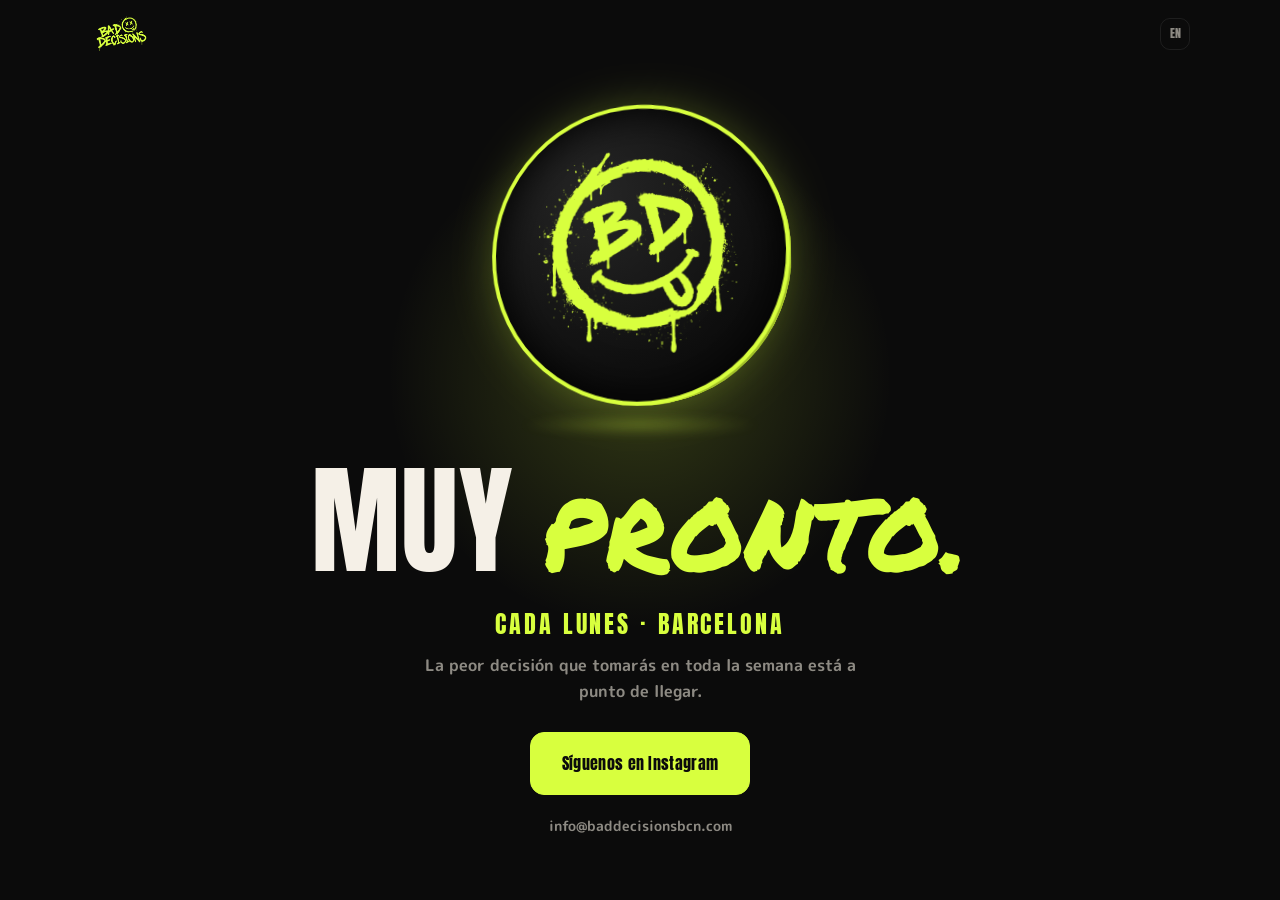
==== public/es/index.html @ 38d83b8d "Contact section on Info page, email in footer, JSON-LD and llms.txt Co-Authored-By: Claude Opus 5.5 " ====
<!doctype html>
<html lang="es" data-tickets="../es/#tickets">
<head>
<meta charset="utf-8">
<meta name="viewport" content="width=device-width,initial-scale=1">
<title>Bad Decisions · Fiesta de los lunes en Barcelona · Muy pronto</title>
<meta name="description" content="Bad Decisions: una nueva fiesta de los lunes en Barcelona. Throwbacks, malas decisiones y buenas historias. Muy pronto. Síguenos en Instagram.">
<link rel="canonical" href="https://baddecisionsbcn.com/es/">
<link rel="alternate" hreflang="en" href="https://baddecisionsbcn.com/">
<link rel="alternate" hreflang="es" href="https://baddecisionsbcn.com/es/">
<link rel="alternate" hreflang="x-default" href="https://baddecisionsbcn.com/">
<meta name="theme-color" content="#0B0B0B">
<link rel="icon" type="image/png" sizes="32x32" href="../assets/img/favicon-32.png">
<link rel="icon" type="image/png" sizes="192x192" href="../assets/img/favicon-192.png">
<link rel="apple-touch-icon" href="../assets/img/apple-touch-icon.png">
<meta property="og:type" content="website">
<meta property="og:site_name" content="Bad Decisions">
<meta property="og:locale" content="es_ES">
<meta property="og:url" content="https://baddecisionsbcn.com/es/">
<meta property="og:title" content="Bad Decisions · Fiesta de los lunes en Barcelona · Muy pronto">
<meta property="og:description" content="Bad Decisions: una nueva fiesta de los lunes en Barcelona. Throwbacks, malas decisiones y buenas historias. Muy pronto. Síguenos en Instagram.">
<meta property="og:image" content="https://baddecisionsbcn.com/assets/img/og-image.png">
<meta property="og:image:width" content="1200"><meta property="og:image:height" content="630">
<meta name="twitter:card" content="summary_large_image">
<link rel="preload" href="../assets/fonts/anton-400.woff2" as="font" type="font/woff2" crossorigin>
<link rel="preload" href="../assets/fonts/mplus-rounded-700.woff2" as="font" type="font/woff2" crossorigin>
<link rel="stylesheet" href="../assets/site.css">
<script type="application/ld+json">
{
 "@context": "https://schema.org",
 "@graph": [
  {
   "@type": "Organization",
   "@id": "https://baddecisionsbcn.com/#org",
   "name": "Bad Decisions",
   "url": "https://baddecisionsbcn.com/",
   "logo": "https://baddecisionsbcn.com/assets/img/logo-acid.png",
   "sameAs": [
    "https://www.instagram.com/baddecisionsbcn/"
   ],
   "slogan": "Bad decisions, good stories.",
   "email": "info@baddecisionsbcn.com",
   "contactPoint": {
    "@type": "ContactPoint",
    "contactType": "customer support",
    "email": "info@baddecisionsbcn.com",
    "availableLanguage": [
     "en",
     "es"
    ]
   }
  },
  {
   "@type": "WebSite",
   "@id": "https://baddecisionsbcn.com/#web",
   "name": "Bad Decisions",
   "url": "https://baddecisionsbcn.com/",
   "inLanguage": [
    "en",
    "es"
   ],
   "publisher": {
    "@id": "https://baddecisionsbcn.com/#org"
   }
  }
 ]
}
</script>
</head>
<body>
<header class="nav" id="nav">
  <div class="wrap">
    <span class="nav-logo"><img src="../assets/img/logo-acid.png" alt="Bad Decisions" width="1000" height="600"></span>
    <a class="lang" style="margin-left:auto" href="../" hreflang="en" lang="en" aria-label="View in English">EN</a>
  </div>
</header>
<main>
<section class="hero soon">
  <div class="floor" aria-hidden="true"></div>
  <div class="halo" aria-hidden="true"></div>
  <div class="wrap hero-inner">
    <div class="scene" id="scene" aria-label="Moneda 3D de Bad Decisions, arrastra para girarla" role="img">
      <div class="coin" id="coin">
        <div class="face front"><img src="../assets/img/smile-acid.png" alt="" width="650" height="640"></div>
        <div class="face back"><img src="../assets/img/logo-acid.png" alt="" width="1000" height="600"></div>
      </div>
    </div>
    <div class="shadow" aria-hidden="true"></div>
    <h1>Muy <span class="brush">pronto.</span></h1>
    <p class="soon-sub">Cada lunes · Barcelona</p>
    <p class="soon-tag">La peor decisión que tomarás en toda la semana está a punto de llegar.</p>
    <div class="ctas"><a class="btn btn-list btn-xl" href="https://www.instagram.com/baddecisionsbcn/" target="_blank" rel="noopener">Síguenos en Instagram</a></div>
    <p class="soon-mail"><a href="mailto:info@baddecisionsbcn.com">info@baddecisionsbcn.com</a></p>
  </div>
</section>
</main>
<script src="../assets/site.js" defer></script>
</body>
</html>
---- public/assets/site.css ----
@font-face{font-family:'Anton';src:url(fonts/anton-400.woff2) format('woff2');font-weight:400;font-style:normal;font-display:swap}
@font-face{font-family:'M PLUS Rounded 1c';src:url(fonts/mplus-rounded-500.woff2) format('woff2');font-weight:500;font-style:normal;font-display:swap}
@font-face{font-family:'M PLUS Rounded 1c';src:url(fonts/mplus-rounded-700.woff2) format('woff2');font-weight:700;font-style:normal;font-display:swap}
@font-face{font-family:'M PLUS Rounded 1c';src:url(fonts/mplus-rounded-800.woff2) format('woff2');font-weight:800;font-style:normal;font-display:swap}
/* Accent font: Permanent Marker (Google Fonts, SIL Open Font License) */
@font-face{font-family:'BD Brush';src:url(fonts/permanent-marker-400.woff2) format('woff2');font-weight:400;font-style:normal;font-display:swap}
:root{
  --acid:#D8FF3E; --acid-d:#8FAA1F; --bg:#0B0B0B; --card:#151515; --line:#ffffff14; --cream:#F5F0E7; --mute:#8d8a83;
  --head:'Anton','Impact','Arial Narrow',sans-serif; --body:'M PLUS Rounded 1c',system-ui,sans-serif; --brush:'BD Brush','Anton','Impact',sans-serif;
}
*{box-sizing:border-box;margin:0;padding:0}
html{scroll-behavior:smooth;scroll-padding-top:72px}
body{background:var(--bg);color:var(--cream);font-family:var(--body);font-weight:700;line-height:1.6;overflow-x:hidden;font-synthesis:none;-webkit-font-smoothing:antialiased}
img{max-width:100%;height:auto;display:block}
[hidden]{display:none!important}
a{color:inherit}
button,input,select{font:inherit}
.wrap{width:min(1100px,100% - 32px);margin-inline:auto}
::selection{background:var(--acid);color:#000}

/* buttons */
.btn{display:inline-flex;align-items:center;justify-content:center;gap:.5em;border:1.5px solid var(--acid);background:transparent;color:var(--acid);
  font-family:var(--head);font-weight:400;font-size:.9rem;letter-spacing:.02em;padding:.95em 1.5em;border-radius:14px;cursor:pointer;text-decoration:none;
  transition:transform .2s,box-shadow .2s,background .2s,color .2s}
.btn:hover{transform:translateY(-2px);box-shadow:0 10px 30px -10px #d8ff3e88}
.btn:disabled{opacity:.3;cursor:not-allowed;transform:none;box-shadow:none}
.btn-list{background:var(--acid);color:#0b0b0b}
.btn-ticket{border-color:#ffffff40;color:var(--cream)}
.btn-ticket:hover{border-color:var(--cream)}
.btn-ghost{border-color:transparent;color:var(--mute)}
.btn-ghost:hover{color:var(--cream);box-shadow:none}
.btn-xl{font-size:1rem;padding:1.1em 1.9em}

/* nav */
.nav{position:fixed;inset:0 0 auto 0;z-index:50;transition:background .3s,border-color .3s;border-bottom:1px solid transparent}
.nav.solid{background:#0b0b0bdd;backdrop-filter:blur(10px);border-color:var(--line)}
.nav .wrap{display:flex;align-items:center;gap:20px;height:68px}
.nav-logo img{height:38px;width:auto}
.nav-links{display:flex;gap:26px;list-style:none;margin-left:auto}
.nav-links a{text-decoration:none;font-size:.9rem;color:var(--mute)}
.nav-links a:hover{color:var(--cream)}
.nav .btn{padding:.6em 1.1em;font-size:.8rem}
@media(max-width:760px){.nav-links{display:none}.nav .btn{margin-left:auto}}

/* hero */
.hero{position:relative;min-height:100svh;display:grid;place-items:center;overflow:hidden;isolation:isolate;padding:100px 0 60px}
.floor{position:absolute;left:-50%;right:-50%;bottom:-10%;height:62%;z-index:-2;transform:perspective(360px) rotateX(72deg);transform-origin:bottom;
  background-image:linear-gradient(#d8ff3e99 1.5px,transparent 1.5px),linear-gradient(90deg,#d8ff3e99 1.5px,transparent 1.5px);background-size:70px 70px;
  animation:floor 2.4s linear infinite;-webkit-mask-image:linear-gradient(to top,#000 25%,transparent 95%);mask-image:linear-gradient(to top,#000 25%,transparent 95%)}
@media(max-height:960px){.scroll{display:none}}
@keyframes floor{to{background-position:0 70px}}
.halo{position:absolute;z-index:-1;width:min(720px,120vw);aspect-ratio:1;border-radius:50%;background:radial-gradient(closest-side,#d8ff3e30,transparent 70%);top:50%;left:50%;translate:-50% -58%}
.hero-inner{text-align:center;display:flex;flex-direction:column;align-items:center}

/* 3D coin */
.scene{width:min(300px,64vw);aspect-ratio:1;perspective:1100px;cursor:grab;touch-action:pan-y;margin-bottom:26px}
.scene:active{cursor:grabbing}
.coin{position:relative;width:100%;height:100%;transform-style:preserve-3d;will-change:transform}
.coin > *{position:absolute;inset:0;border-radius:50%;backface-visibility:hidden}
.face{display:grid;place-items:center;background:radial-gradient(circle at 35% 30%,#262626,#0d0d0d 70%);border:4px solid var(--acid);
  box-shadow:inset 0 0 40px #000,0 0 50px -10px #d8ff3e66}
.face img{width:78%}
.face.back img{width:86%}
.edge{background:var(--acid-d);backface-visibility:visible!important}
.edge:nth-child(odd){background:#a6c52a}
.shadow{width:min(240px,50vw);height:22px;border-radius:50%;background:radial-gradient(closest-side,#d8ff3e40,transparent);margin:-12px auto 22px;filter:blur(4px);animation:breathe 3s ease-in-out infinite}
@keyframes breathe{50%{transform:scale(.8);opacity:.6}}
.hint{font-size:.72rem;color:var(--mute);letter-spacing:.1em;text-transform:uppercase;margin-bottom:22px}

.hero h1{font-family:var(--head);font-weight:400;font-size:clamp(2.8rem,8.5vw,6rem);line-height:1.04;letter-spacing:.005em;text-transform:uppercase;max-width:16ch}
.hero h1 span{color:var(--acid)}
.meta{display:flex;gap:10px;flex-wrap:wrap;justify-content:center;margin:22px 0 28px}
.chip{border:1px solid var(--line);background:#ffffff08;border-radius:999px;padding:8px 14px;font-size:.85rem}
.chip b{color:var(--acid);font-weight:700}
.ctas{display:flex;gap:12px;flex-wrap:wrap;justify-content:center}
.countdown{display:flex;gap:18px;justify-content:center;margin-top:30px;font-family:var(--head)}
.countdown div{text-align:center}
.countdown b{display:block;font-size:1.6rem;font-weight:700}
.countdown small{font-family:var(--body);font-size:.66rem;color:var(--mute);letter-spacing:.14em}
.scroll{position:absolute;bottom:22px;left:50%;translate:-50% 0;width:22px;height:36px;border:1.5px solid #ffffff40;border-radius:12px}
.scroll::after{content:"";position:absolute;left:50%;top:7px;width:4px;height:8px;border-radius:2px;background:var(--acid);translate:-50% 0;animation:sc 1.6s infinite}
@keyframes sc{to{transform:translateY(12px);opacity:0}}
@media (prefers-reduced-motion:reduce){.floor,.shadow,.scroll::after{animation:none}}

/* sections */
section{padding:110px 0 20px}
.eyebrow{font-size:.75rem;letter-spacing:.18em;text-transform:uppercase;color:var(--acid);font-weight:700}
.h2{font-family:var(--head);font-weight:400;font-size:clamp(2.4rem,6vw,4.2rem);line-height:1.08;letter-spacing:.005em;margin:10px 0 36px;text-transform:uppercase}
.h2 span{color:var(--mute)}
.js-reveal .reveal{opacity:0;transform:translateY(30px) rotateX(12deg);transition:opacity .7s,transform .7s}
.js-reveal .reveal.in{opacity:1;transform:none}
.tilt{transform-style:preserve-3d;transition:transform .25s ease-out}

/* steps */
.steps{display:grid;grid-template-columns:repeat(3,1fr);gap:18px;perspective:1000px}
@media(max-width:820px){.steps{grid-template-columns:1fr}}
.step{background:var(--card);border:1px solid var(--line);border-radius:22px;padding:28px;position:relative;overflow:hidden}
.step .n{font-family:var(--head);font-weight:400;font-size:4rem;line-height:1;color:transparent;-webkit-text-stroke:1.5px var(--acid);transform:translateZ(40px)}
.step h3{font-family:var(--head);font-weight:400;font-size:1.15rem;margin:14px 0 6px;transform:translateZ(30px)}
.step p{color:var(--mute);font-size:.95rem;transform:translateZ(20px)}
.step a{color:var(--acid);font-weight:700;text-decoration:none;font-size:.9rem;display:inline-block;margin-top:14px}
.step::after{content:"";position:absolute;inset:auto -40px -40px auto;width:140px;height:140px;border-radius:50%;background:radial-gradient(closest-side,#d8ff3e22,transparent)}

/* dates */
.dates{display:grid;grid-template-columns:1.15fr 1fr;gap:24px;align-items:start}
@media(max-width:900px){.dates{grid-template-columns:1fr}}
#event-list{display:grid;gap:10px;perspective:1000px}
.ev{display:grid;grid-template-columns:64px 1fr auto;gap:16px;align-items:center;background:var(--card);border:1px solid var(--line);border-radius:18px;padding:14px 16px}
.ev:hover{border-color:#d8ff3e55}
@media(max-width:560px){.ev{grid-template-columns:56px 1fr}.ev-actions{grid-column:1/-1}.ev-actions .btn{flex:1}}
.ev-date{display:flex;flex-direction:column;align-items:center;line-height:1;background:#0b0b0b;border-radius:12px;padding:8px 0;border:1px solid var(--line)}
.ev-dow{font-size:.6rem;letter-spacing:.14em;color:var(--mute)}
.ev-day{font-family:var(--head);font-weight:400;font-size:1.5rem;color:var(--acid);margin:3px 0}
.ev-mon{font-size:.62rem;letter-spacing:.14em}
.ev-name{font-family:var(--head);font-weight:400;font-size:1rem}
.ev-name small{font-family:var(--body);font-size:.65rem;color:var(--mute);border:1px solid var(--line);border-radius:999px;padding:1px 7px;vertical-align:middle}
.ev-tag{font-size:.85rem;color:var(--mute)}
.ev-meta{font-size:.75rem;color:var(--mute)}
.ev-meta span{color:var(--acid);font-weight:700}
.ev-actions{display:flex;gap:8px}
.ev .btn{font-size:.72rem;padding:.7em 1em;border-radius:10px}
.ev.is-tbc{opacity:.5}

.cal-card{background:var(--card);border:1px solid var(--line);border-radius:22px;padding:20px;position:sticky;top:90px}
.cal-head{display:flex;align-items:center;justify-content:space-between;margin-bottom:14px}
.cal-title{font-family:var(--head);font-weight:400;font-size:1.15rem}
.cal-title span{color:var(--mute);font-weight:500}
.cal-nav{width:38px;height:38px;border-radius:12px;border:1px solid var(--line);background:#0b0b0b;color:var(--cream);cursor:pointer}
.cal-nav:hover:not(:disabled){border-color:var(--acid);color:var(--acid)}
.cal-nav:disabled{opacity:.25;cursor:default}
.cal-grid{display:grid;grid-template-columns:repeat(7,1fr);gap:4px}
.cal-dow{text-align:center;font-size:.62rem;letter-spacing:.1em;color:var(--mute);padding:4px 0}
.cal-dow.is-mon{color:var(--acid)}
.cal-day{aspect-ratio:1;border:0;border-radius:10px;background:none;color:#ffffff30;display:grid;place-items:center;font-size:.85rem;min-width:0}
.cal-day .lbl{display:none}
.cal-day.is-event{color:var(--cream);background:#ffffff0d;cursor:pointer;transition:transform .2s,background .2s}
.cal-day.is-event:hover{transform:translateY(-2px) scale(1.08);background:#d8ff3e33}
.cal-day.is-special{background:var(--acid);color:#0b0b0b;font-weight:700}
.cal-day.is-tbc{background:repeating-linear-gradient(45deg,#d8ff3e66 0 4px,transparent 4px 8px)}
.cal-day.is-selected{box-shadow:0 0 0 2px var(--bg),0 0 0 4px var(--acid)}
#event-detail{border-top:1px solid var(--line);margin-top:16px;padding-top:16px}
.det-kicker{font-size:.7rem;letter-spacing:.12em;color:var(--acid);text-transform:uppercase;font-weight:700}
.det-name{font-family:var(--head);font-weight:400;font-size:1.5rem;margin:6px 0 2px}
.det-name small{font-family:var(--body);font-size:.7rem;color:var(--mute);border:1px solid var(--line);border-radius:999px;padding:1px 8px;vertical-align:middle}
.det-tag{color:var(--cream)}
.det-note{color:var(--mute);font-size:.88rem}
.det-count{font-size:.85rem;color:var(--mute);margin-top:8px}
.det-count b{color:var(--acid)}
.det-actions{display:flex;flex-wrap:wrap;gap:8px;margin-top:14px}
.det-actions .btn{font-size:.75rem;padding:.75em 1.1em;border-radius:10px}

/* tickets / prices */
.price-card{background:linear-gradient(160deg,#171717,#0e0e0e);border:1px solid var(--line);border-radius:28px;padding:clamp(22px,5vw,48px);position:relative;overflow:hidden}
.price-card::before{content:"";position:absolute;width:420px;height:420px;right:-160px;top:-160px;border-radius:50%;background:radial-gradient(closest-side,#d8ff3e1f,transparent)}
.prices{display:grid;grid-template-columns:repeat(3,1fr);gap:14px;margin:6px 0 28px;perspective:1000px}
@media(max-width:820px){.prices{grid-template-columns:1fr}}
.price{background:#0b0b0b;border:1px solid var(--line);border-radius:20px;padding:22px}
.price.is-hot{border-color:var(--acid);box-shadow:0 0 40px -18px #d8ff3e88}
.price small{font-size:.7rem;letter-spacing:.14em;text-transform:uppercase;color:var(--mute);font-weight:700}
.price b{display:block;font-family:var(--head);font-weight:400;font-size:clamp(1.8rem,4vw,2.4rem);color:var(--acid);line-height:1.1;margin:8px 0 6px}
.price p{color:var(--mute);font-size:.9rem}
.price-note{color:var(--mute);font-size:.82rem;margin-top:16px}
.ev-actions a.btn,.det-actions a.btn{text-decoration:none}
.ev.is-special{border-color:#d8ff3e55}
.ev.is-special .ev-date{background:var(--acid);border-color:var(--acid)}
.ev.is-special .ev-day,.ev.is-special .ev-dow,.ev.is-special .ev-mon{color:#0b0b0b}
.ev.is-past{opacity:.4}
.lang{font-family:var(--head);font-weight:400;font-size:.75rem;text-decoration:none;color:var(--mute);border:1px solid var(--line);border-radius:10px;padding:.45em .7em}
.lang:hover{color:var(--acid);border-color:var(--acid)}
@media(max-width:760px){.nav .lang{margin-left:auto}.nav .lang + .btn{margin-left:0}}
/* music */
.genres{display:grid;grid-template-columns:repeat(4,1fr);gap:14px;perspective:1000px}
@media(max-width:820px){.genres{grid-template-columns:1fr 1fr}}
.genre{background:var(--card);border:1px solid var(--line);border-radius:20px;padding:24px 20px;min-height:170px;display:flex;flex-direction:column;justify-content:space-between}
.genre:hover{border-color:#d8ff3e55}
.genre .ic{font-size:1.6rem;transform:translateZ(30px)}
.genre h3{font-family:var(--head);font-weight:400;font-size:1rem;transform:translateZ(24px)}
.genre p{color:var(--mute);font-size:.82rem}
.quote{text-align:center;font-family:var(--head);font-weight:400;font-size:clamp(1rem,2.4vw,1.4rem);color:var(--mute);margin-top:34px}
.quote span{color:var(--acid)}

/* info */
.info{display:grid;grid-template-columns:1fr 1.3fr;gap:24px}
@media(max-width:900px){.info{grid-template-columns:1fr}}
.where{background:var(--card);border:1px solid var(--line);border-radius:22px;padding:26px}
.where h3{font-family:var(--head);font-weight:400;font-size:1.5rem}
.where p{color:var(--mute);margin:6px 0 16px}
.facts{display:grid;grid-template-columns:1fr 1fr;gap:10px;margin-bottom:18px}
.facts div{background:#0b0b0b;border:1px solid var(--line);border-radius:14px;padding:12px}
.facts b{display:block;font-family:var(--head);font-weight:400;color:var(--acid)}
.facts small{font-size:.7rem;color:var(--mute)}
details{border-bottom:1px solid var(--line);padding:18px 4px}
summary{cursor:pointer;list-style:none;display:flex;justify-content:space-between;gap:16px;font-weight:700}
summary::after{content:"+";color:var(--acid);font-size:1.3rem;line-height:1;transition:rotate .25s}
details[open] summary::after{rotate:45deg}
details p{color:var(--mute);margin-top:8px;font-size:.95rem}

footer{margin-top:110px;border-top:1px solid var(--line);padding:56px 0 30px;text-align:center}
footer img{width:110px;margin:0 auto 18px;animation:float 4s ease-in-out infinite}
@keyframes float{50%{transform:translateY(-10px) rotate(6deg)}}
footer h2{font-family:var(--head);font-weight:400;font-size:clamp(1.4rem,4vw,2.4rem);text-transform:uppercase}
footer h2 span{color:var(--acid)}
.socials{display:flex;gap:10px;justify-content:center;margin-top:20px}
.socials a{border:1px solid var(--line);border-radius:999px;padding:8px 18px;text-decoration:none;font-size:.85rem}
.socials a:hover{border-color:var(--acid);color:var(--acid)}
.legal{margin-top:34px;font-size:.72rem;color:var(--mute)}

.mcta{display:none}
@media(max-width:760px){.mcta{display:flex;gap:8px;position:fixed;left:12px;right:12px;bottom:12px;z-index:60}.mcta .btn{flex:1;padding:1em .5em}.mcta .btn-ticket{background:#0b0b0bee;backdrop-filter:blur(8px)}footer{padding-bottom:100px}}
.bd-toast{position:fixed;left:50%;bottom:86px;transform:translate(-50%,30px);background:#1c1c1c;border:1px solid var(--acid);color:var(--cream);border-radius:14px;padding:12px 18px;font-size:.88rem;
  opacity:0;pointer-events:none;transition:.3s;z-index:99;max-width:calc(100% - 32px);text-align:center}
.bd-toast.show{opacity:1;transform:translate(-50%,0)}

/* ---- v3 additions ---- */
.brush{font-family:var(--brush);font-weight:400;letter-spacing:0;text-transform:none}
.nav-links a[aria-current=page]{color:var(--acid)}
.lede{color:var(--mute);max-width:620px;font-size:1.05rem;margin:-18px 0 32px}
.genres{grid-template-columns:repeat(3,1fr)}
@media(max-width:820px){.genres{grid-template-columns:1fr}}
.more{margin-top:22px}
.more a{color:var(--acid);text-decoration:none;font-weight:800}
.page-hero{padding:150px 0 10px}
.page-hero h1{font-family:var(--head);font-weight:400;font-size:clamp(2.8rem,8vw,5.6rem);line-height:1.06;text-transform:uppercase;letter-spacing:.005em;max-width:18ch}
.page-hero h1 span{color:var(--acid)}
.page-hero .lede{margin:22px 0 0;font-size:1.1rem}
.prose{max-width:720px}
.prose h2{font-family:var(--head);font-weight:400;font-size:clamp(1.8rem,4vw,2.6rem);text-transform:uppercase;line-height:1.1;margin:56px 0 14px;letter-spacing:.005em}
.prose h2 span{color:var(--acid)}
.prose p,.prose li{color:#d9d4ca;font-weight:500;font-size:1.05rem}
.prose p+p{margin-top:14px}
.prose ul{margin:12px 0 0 1.1em;display:grid;gap:8px}
.prose strong{color:var(--cream);font-weight:800}
.prose a{color:var(--acid)}
.answer{background:var(--card);border:1px solid #d8ff3e55;border-radius:22px;padding:24px 26px;margin-top:34px}
.answer p{color:var(--cream);font-weight:700}
.timeline{list-style:none;margin:16px 0 0!important;padding:0;display:grid;gap:10px}
.timeline li{display:grid;grid-template-columns:86px 1fr;gap:14px;background:var(--card);border:1px solid var(--line);border-radius:16px;padding:14px 16px}
.timeline b{font-family:var(--head);font-weight:400;font-size:1.3rem;color:var(--acid);letter-spacing:.02em}
.cta-band{margin-top:64px;text-align:center;background:linear-gradient(160deg,#171717,#0e0e0e);border:1px solid var(--line);border-radius:28px;padding:40px 22px}
.cta-band h2{font-family:var(--head);font-weight:400;font-size:clamp(2rem,5vw,3.2rem);text-transform:uppercase;line-height:1.08}
.cta-band h2 span{color:var(--acid)}
.cta-band .ctas{margin-top:22px}
.foot-links{display:flex;gap:16px;justify-content:center;flex-wrap:wrap;margin-top:22px;font-size:.85rem}
.foot-links a{color:var(--mute);text-decoration:none}
.foot-links a:hover{color:var(--acid)}

/* coming soon */
.hero.soon h1{font-size:clamp(3.4rem,11vw,7.5rem)}
.soon-sub{margin-top:18px;font-family:var(--head);font-size:clamp(1.1rem,2.6vw,1.5rem);letter-spacing:.12em;text-transform:uppercase;color:var(--acid)}
.soon-tag{margin:10px 0 28px;color:var(--mute);max-width:46ch}

/* mobile: the sticky bottom bar carries the CTAs, so the hero drops its own and the page tightens up */
@media(max-width:760px){
  .hero{min-height:auto;padding:96px 0 28px}
  .hero .ctas{display:none}
  .hero .countdown{margin-top:22px}
  .hero .scroll{display:none}
  .scene{width:min(240px,54vw);margin-bottom:14px}
  .hero h1{font-size:clamp(2.5rem,11vw,3.4rem)}
  .meta{margin:18px 0 6px}
  section{padding:64px 0 10px}
  .h2{margin:8px 0 24px}
  .page-hero{padding:110px 0 0}
  footer{margin-top:64px}
}

/* share buttons */
.share-link{display:inline-flex;align-items:center;gap:.55em;margin-top:14px;padding:.6em 1.05em;border:1.5px solid var(--acid);border-radius:999px;background:transparent;color:var(--acid);font-family:var(--body);font-weight:800;font-size:.9rem;cursor:pointer;transition:background .2s,color .2s,transform .2s}
.share-link:hover{background:var(--acid);color:#0b0b0b;transform:translateY(-2px)}
.share-inline{display:inline-flex;align-items:center;gap:.45em}
.ico{flex:none}

/* bigger countdown + less gap after the hero */
.countdown{gap:clamp(18px,3vw,34px);margin-top:36px}
.countdown b{font-size:clamp(2.4rem,5.5vw,3.6rem);line-height:1}
.countdown small{font-size:.72rem;display:block;margin-top:6px}
.hero{min-height:auto;padding-bottom:30px}
.hero + section{padding-top:60px}
@media(max-width:760px){.countdown b{font-size:2.3rem}.hero + section{padding-top:44px}}
.hero .scroll{display:none}

/* no confirmed dates left */
.cd-soon{font-family:var(--head);font-size:clamp(1.6rem,4vw,2.4rem);text-transform:uppercase;color:var(--acid);letter-spacing:.02em}
.soon-box{background:var(--card);border:1px dashed #d8ff3e66;border-radius:18px;padding:22px;display:grid;gap:6px}
.soon-box b{font-family:var(--head);font-weight:400;font-size:1.4rem;text-transform:uppercase}
.soon-box a{color:var(--acid);font-weight:800;text-decoration:none}

/* venue chip links to maps */
a.chip-link{color:inherit;text-decoration:none;transition:border-color .2s,background .2s}
a.chip-link:hover,a.chip-link:focus-visible{border-color:var(--acid);background:#d8ff3e14}
a.chip-link:active{transform:scale(.96);border-color:var(--acid);background:#d8ff3e14}
/* touch screens have no hover: show the link cue all the time */
@media (hover:none){
  a.chip-link{border-color:#d8ff3e66}
}

/* contact */
#contact{padding-top:30px}
.contact-intro{color:var(--mute);max-width:60ch;margin:-18px 0 26px}
.contact-grid{display:grid;grid-template-columns:repeat(3,1fr);gap:14px}
.contact-card{background:var(--card);border:1px solid var(--line);border-radius:20px;padding:22px;text-decoration:none;color:inherit;display:flex;flex-direction:column;gap:6px;transition:border-color .2s,transform .2s}
.contact-card b{font-family:var(--head);font-weight:400;font-size:1.35rem;text-transform:uppercase;letter-spacing:.01em}
.contact-card p{color:var(--mute);font-size:.92rem;flex:1}
.contact-card span{color:var(--acid);font-weight:800;font-size:.9rem}
.contact-card:hover,.contact-card:focus-visible{border-color:var(--acid);transform:translateY(-2px)}
.contact-card.ig{border-style:dashed}
.contact-mail{margin-top:22px;text-align:center}
.contact-mail a{color:var(--acid);font-weight:800;text-decoration:none;font-size:1.05rem}
.soon-mail{margin-top:18px}
.soon-mail a{color:var(--mute);text-decoration:none;font-size:.9rem}
.soon-mail a:hover{color:var(--acid)}
@media (max-width:900px){.contact-grid{grid-template-columns:1fr 1fr}}
@media (max-width:560px){.contact-grid{grid-template-columns:1fr}.socials{flex-wrap:wrap}}
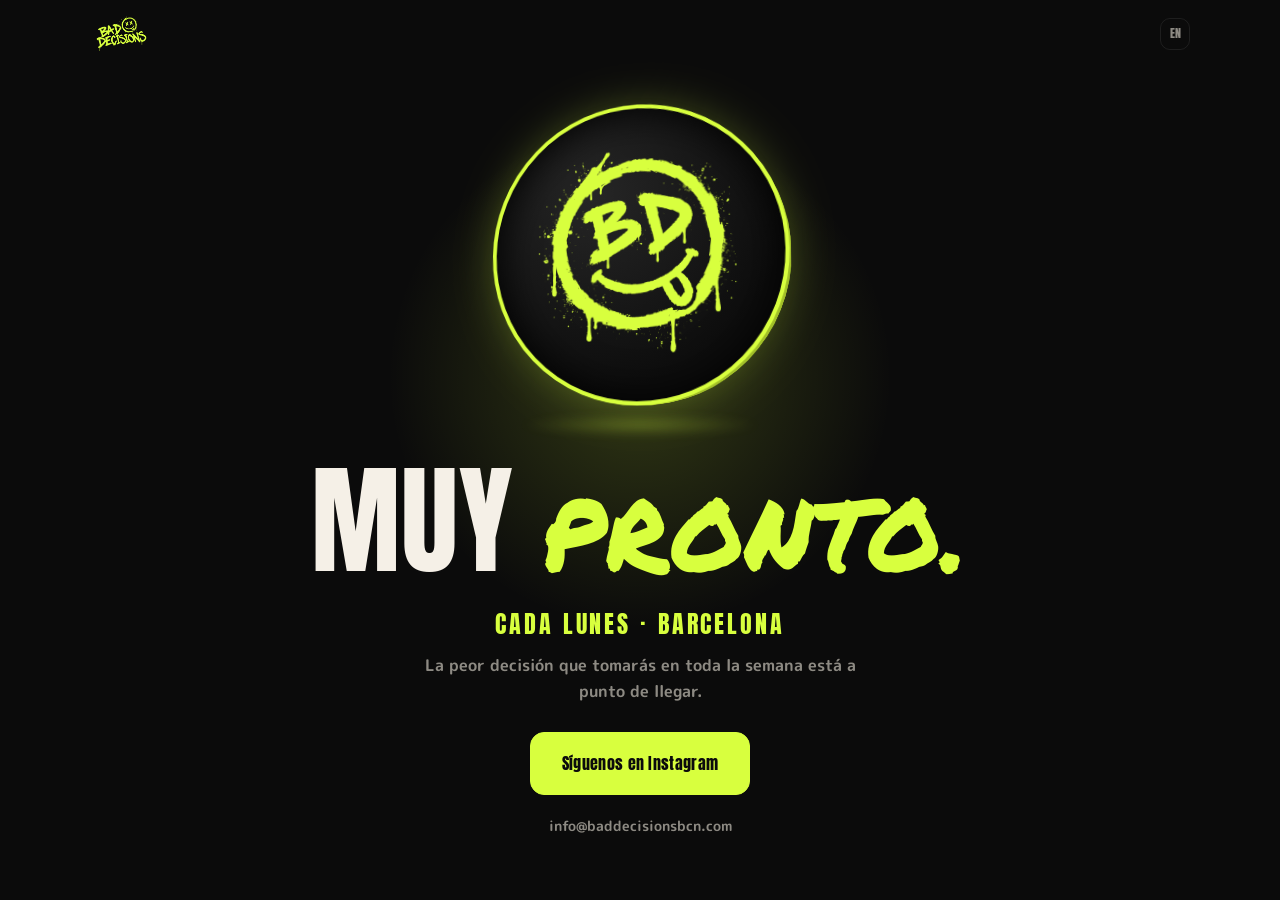
==== commit 9706ea0a: "Favicon: favicon.ico at root plus 48/96 px PNGs for Google Co-Authored-By: Claude Opus 5.5 <noreply@" ====
--- a/public/es/index.html
+++ b/public/es/index.html
@@ -10,7 +10,10 @@
 <link rel="alternate" hreflang="es" href="https://baddecisionsbcn.com/es/">
 <link rel="alternate" hreflang="x-default" href="https://baddecisionsbcn.com/">
 <meta name="theme-color" content="#0B0B0B">
+<link rel="icon" href="../favicon.ico" sizes="48x48">
 <link rel="icon" type="image/png" sizes="32x32" href="../assets/img/favicon-32.png">
+<link rel="icon" type="image/png" sizes="48x48" href="../assets/img/favicon-48.png">
+<link rel="icon" type="image/png" sizes="96x96" href="../assets/img/favicon-96.png">
 <link rel="icon" type="image/png" sizes="192x192" href="../assets/img/favicon-192.png">
 <link rel="apple-touch-icon" href="../assets/img/apple-touch-icon.png">
 <meta property="og:type" content="website">
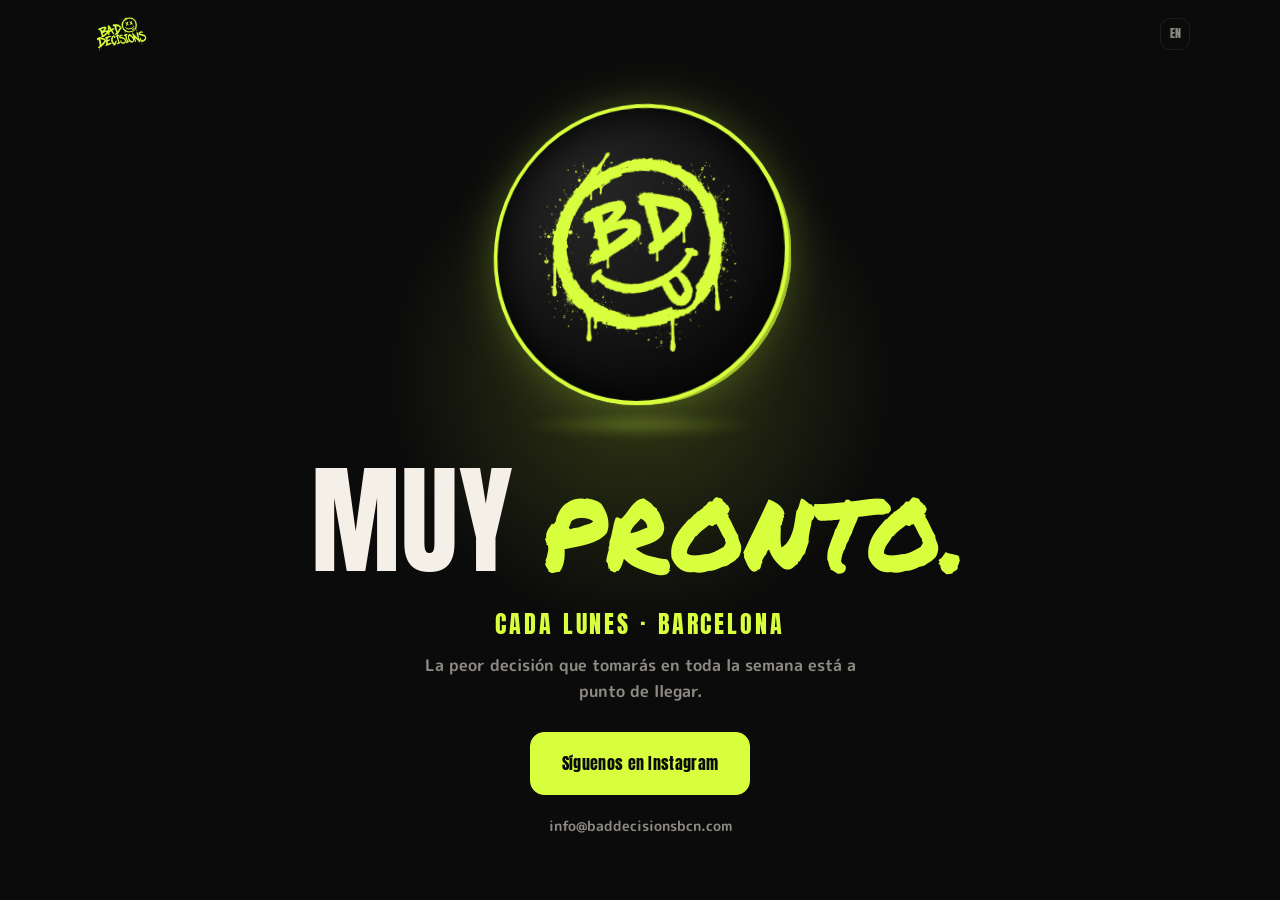
==== commit 2314382b: "Technical SEO: WebP images, 404 page, cache and security headers, breadcrumbs, shorter descriptions;" ====
--- a/public/es/index.html
+++ b/public/es/index.html
@@ -27,7 +27,7 @@
 <meta name="twitter:card" content="summary_large_image">
 <link rel="preload" href="../assets/fonts/anton-400.woff2" as="font" type="font/woff2" crossorigin>
 <link rel="preload" href="../assets/fonts/mplus-rounded-700.woff2" as="font" type="font/woff2" crossorigin>
-<link rel="stylesheet" href="../assets/site.css">
+<link rel="stylesheet" href="../assets/site.css?v=9d1b521f">
 <script type="application/ld+json">
 {
  "@context": "https://schema.org",
@@ -73,7 +73,7 @@
 <body>
 <header class="nav" id="nav">
   <div class="wrap">
-    <span class="nav-logo"><img src="../assets/img/logo-acid.png" alt="Bad Decisions" width="1000" height="600"></span>
+    <span class="nav-logo"><img src="../assets/img/logo-acid-nav.webp" alt="Bad Decisions" width="200" height="120"></span>
     <a class="lang" style="margin-left:auto" href="../" hreflang="en" lang="en" aria-label="View in English">EN</a>
   </div>
 </header>
@@ -84,8 +84,8 @@
   <div class="wrap hero-inner">
     <div class="scene" id="scene" aria-label="Moneda 3D de Bad Decisions, arrastra para girarla" role="img">
       <div class="coin" id="coin">
-        <div class="face front"><img src="../assets/img/smile-acid.png" alt="" width="650" height="640"></div>
-        <div class="face back"><img src="../assets/img/logo-acid.png" alt="" width="1000" height="600"></div>
+        <div class="face front"><img src="../assets/img/smile-acid.webp" alt="" width="650" height="640" fetchpriority="high"></div>
+        <div class="face back"><img src="../assets/img/logo-acid.webp" alt="" width="640" height="384"></div>
       </div>
     </div>
     <div class="shadow" aria-hidden="true"></div>
@@ -97,6 +97,6 @@
   </div>
 </section>
 </main>
-<script src="../assets/site.js" defer></script>
+<script src="../assets/site.js?v=30afd12f" defer></script>
 </body>
 </html>
--- a/public/assets/site.css
+++ b/public/assets/site.css
@@ -252,7 +252,7 @@
 /* mobile: the sticky bottom bar carries the CTAs, so the hero drops its own and the page tightens up */
 @media(max-width:760px){
   .hero{min-height:auto;padding:96px 0 28px}
-  .hero .ctas{display:none}
+  .hero:not(.soon) .ctas{display:none}
   .hero .countdown{margin-top:22px}
   .hero .scroll{display:none}
   .scene{width:min(240px,54vw);margin-bottom:14px}
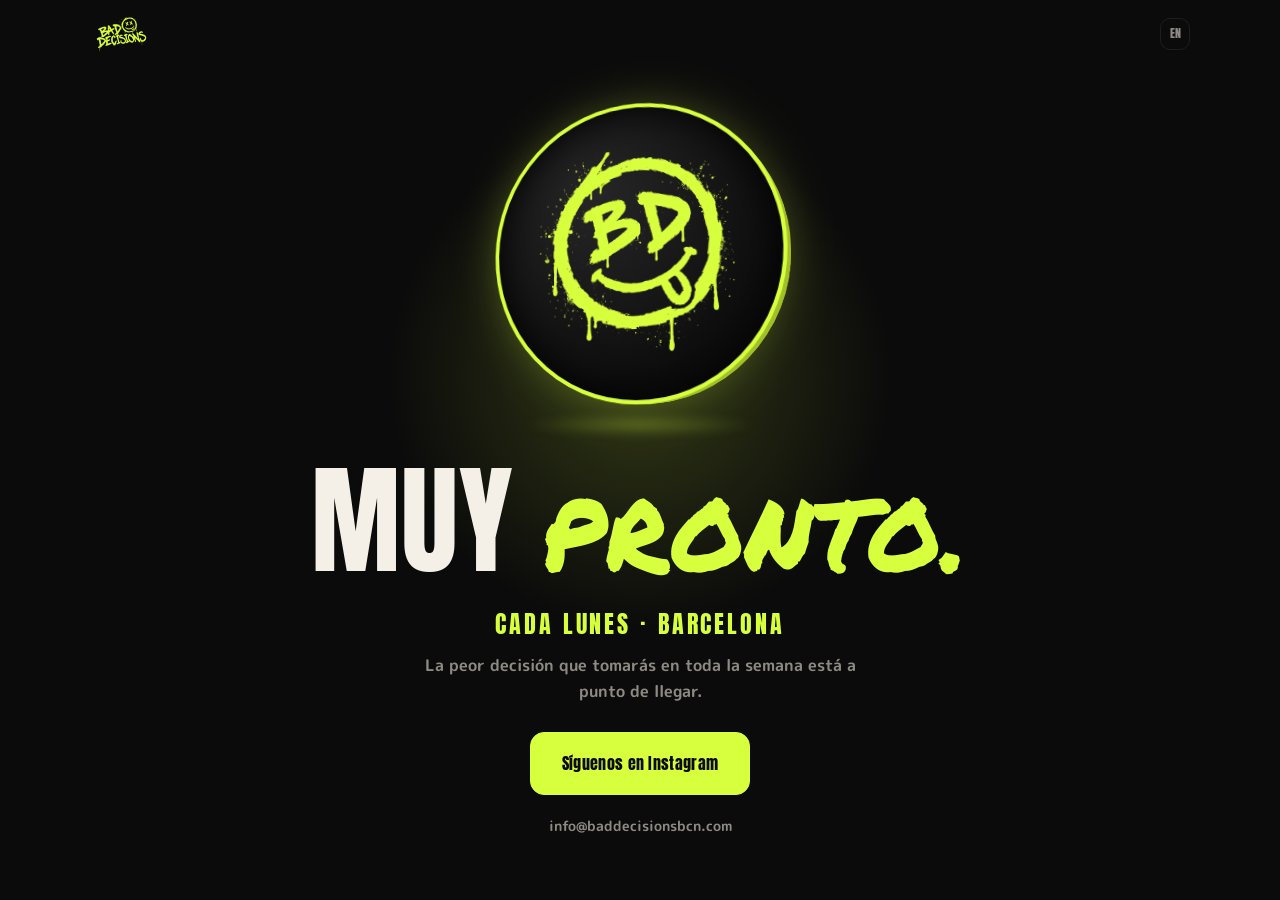
==== commit 16df02c2: "On-brand OG image, event images 1:1/4:3/16:9, richer meta and JSON-LD Co-Authored-By: Claude Opus 5." ====
--- a/public/es/index.html
+++ b/public/es/index.html
@@ -19,11 +19,13 @@
 <meta property="og:type" content="website">
 <meta property="og:site_name" content="Bad Decisions">
 <meta property="og:locale" content="es_ES">
+<meta property="og:locale:alternate" content="en_GB">
 <meta property="og:url" content="https://baddecisionsbcn.com/es/">
 <meta property="og:title" content="Bad Decisions · Fiesta de los lunes en Barcelona · Muy pronto">
 <meta property="og:description" content="Bad Decisions: una nueva fiesta de los lunes en Barcelona. Throwbacks, malas decisiones y buenas historias. Muy pronto. Síguenos en Instagram.">
 <meta property="og:image" content="https://baddecisionsbcn.com/assets/img/og-image.png">
 <meta property="og:image:width" content="1200"><meta property="og:image:height" content="630">
+<meta property="og:image:alt" content="Bad Decisions · Every Monday at Sala Apolo, Barcelona">
 <meta name="twitter:card" content="summary_large_image">
 <link rel="preload" href="../assets/fonts/anton-400.woff2" as="font" type="font/woff2" crossorigin>
 <link rel="preload" href="../assets/fonts/mplus-rounded-700.woff2" as="font" type="font/woff2" crossorigin>
@@ -36,7 +38,10 @@
    "@type": "Organization",
    "@id": "https://baddecisionsbcn.com/#org",
    "name": "Bad Decisions",
+   "alternateName": "Bad Decisions BCN",
    "url": "https://baddecisionsbcn.com/",
+   "image": "https://baddecisionsbcn.com/assets/img/event-1x1.jpg",
+   "description": "Monday night party in Barcelona, every Monday at Sala Apolo.",
    "logo": "https://baddecisionsbcn.com/assets/img/logo-acid.png",
    "sameAs": [
     "https://www.instagram.com/baddecisionsbcn/"
@@ -57,6 +62,10 @@
    "@type": "WebSite",
    "@id": "https://baddecisionsbcn.com/#web",
    "name": "Bad Decisions",
+   "alternateName": [
+    "Bad Decisions BCN",
+    "Bad Decisions Barcelona"
+   ],
    "url": "https://baddecisionsbcn.com/",
    "inLanguage": [
     "en",
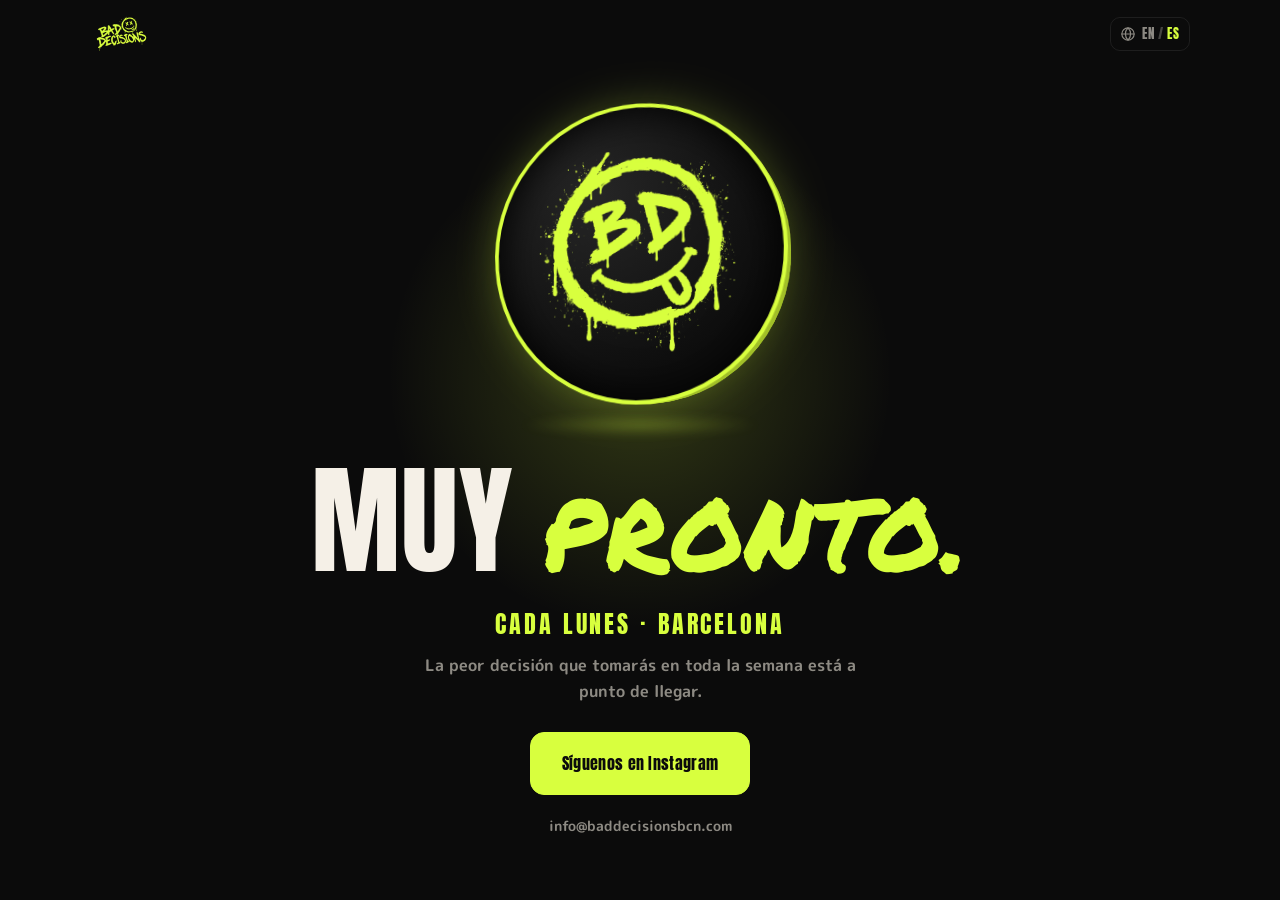
==== commit aada0ef0: "Language switch: globe icon + EN / ES with the active language highlighted Co-Authored-By: Claude Op" ====
--- a/public/es/index.html
+++ b/public/es/index.html
@@ -29,7 +29,7 @@
 <meta name="twitter:card" content="summary_large_image">
 <link rel="preload" href="../assets/fonts/anton-400.woff2" as="font" type="font/woff2" crossorigin>
 <link rel="preload" href="../assets/fonts/mplus-rounded-700.woff2" as="font" type="font/woff2" crossorigin>
-<link rel="stylesheet" href="../assets/site.css?v=9d1b521f">
+<link rel="stylesheet" href="../assets/site.css?v=66403cda">
 <script type="application/ld+json">
 {
  "@context": "https://schema.org",
@@ -83,7 +83,7 @@
 <header class="nav" id="nav">
   <div class="wrap">
     <span class="nav-logo"><img src="../assets/img/logo-acid-nav.webp" alt="Bad Decisions" width="200" height="120"></span>
-    <a class="lang" style="margin-left:auto" href="../" hreflang="en" lang="en" aria-label="View in English">EN</a>
+    <a class="lang" style="margin-left:auto" href="../" hreflang="en" lang="en" aria-label="View in English"><svg class="lang-globe" viewBox="0 0 24 24" width="16" height="16" aria-hidden="true" fill="none" stroke="currentColor" stroke-width="1.8" stroke-linecap="round"><circle cx="12" cy="12" r="9.2"/><path d="M2.8 12h18.4M12 2.8c2.6 2.6 3.9 5.6 3.9 9.2s-1.3 6.6-3.9 9.2M12 2.8C9.4 5.4 8.1 8.4 8.1 12s1.3 6.6 3.9 9.2"/></svg><span>EN<i>/</i><b>ES</b></span></a>
   </div>
 </header>
 <main>
--- a/public/assets/site.css
+++ b/public/assets/site.css
@@ -165,8 +165,11 @@
 .ev.is-special .ev-date{background:var(--acid);border-color:var(--acid)}
 .ev.is-special .ev-day,.ev.is-special .ev-dow,.ev.is-special .ev-mon{color:#0b0b0b}
 .ev.is-past{opacity:.4}
-.lang{font-family:var(--head);font-weight:400;font-size:.75rem;text-decoration:none;color:var(--mute);border:1px solid var(--line);border-radius:10px;padding:.45em .7em}
-.lang:hover{color:var(--acid);border-color:var(--acid)}
+.lang{display:inline-flex;align-items:center;gap:.45em;font-family:var(--head);font-weight:400;font-size:.8rem;letter-spacing:.04em;text-decoration:none;color:var(--mute);border:1px solid var(--line);border-radius:10px;padding:.45em .75em;white-space:nowrap}
+.lang-globe{flex:none}
+.lang b{font-weight:400;color:var(--acid)}
+.lang i{font-style:normal;opacity:.45;margin:0 .3em}
+.lang:hover{color:var(--cream,#F5F0E7);border-color:var(--acid)}
 @media(max-width:760px){.nav .lang{margin-left:auto}.nav .lang + .btn{margin-left:0}}
 /* music */
 .genres{display:grid;grid-template-columns:repeat(4,1fr);gap:14px;perspective:1000px}
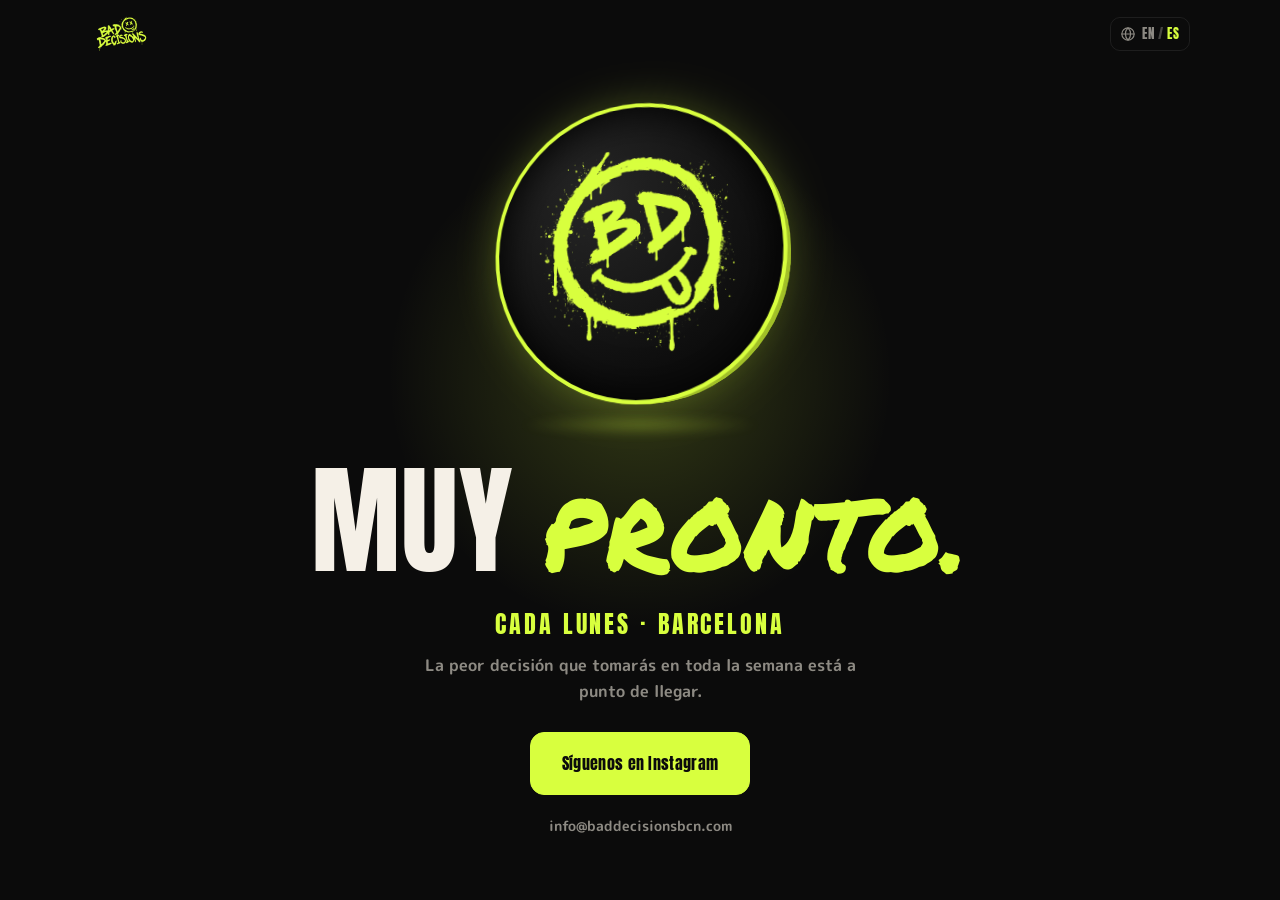
==== commit 8eeffc81: "Legal notice and privacy policy (EN/ES) with placeholders for company data Co-Authored-By: Claude Op" ====
--- a/public/es/index.html
+++ b/public/es/index.html
@@ -29,7 +29,7 @@
 <meta name="twitter:card" content="summary_large_image">
 <link rel="preload" href="../assets/fonts/anton-400.woff2" as="font" type="font/woff2" crossorigin>
 <link rel="preload" href="../assets/fonts/mplus-rounded-700.woff2" as="font" type="font/woff2" crossorigin>
-<link rel="stylesheet" href="../assets/site.css?v=66403cda">
+<link rel="stylesheet" href="../assets/site.css?v=f35dfada">
 <script type="application/ld+json">
 {
  "@context": "https://schema.org",
--- a/public/assets/site.css
+++ b/public/assets/site.css
@@ -234,6 +234,10 @@
 .prose ul{margin:12px 0 0 1.1em;display:grid;gap:8px}
 .prose strong{color:var(--cream);font-weight:800}
 .prose a{color:var(--acid)}
+.prose mark.todo{background:#d8ff3e22;color:var(--acid);border:1px dashed var(--acid);border-radius:6px;padding:0 .3em}
+.legal-prose h2{font-size:clamp(1.4rem,3vw,1.9rem);margin-top:40px}
+.legal-prose em{color:var(--mute);font-style:normal;font-size:.9rem}
+footer .legal a{color:inherit}
 .answer{background:var(--card);border:1px solid #d8ff3e55;border-radius:22px;padding:24px 26px;margin-top:34px}
 .answer p{color:var(--cream);font-weight:700}
 .timeline{list-style:none;margin:16px 0 0!important;padding:0;display:grid;gap:10px}
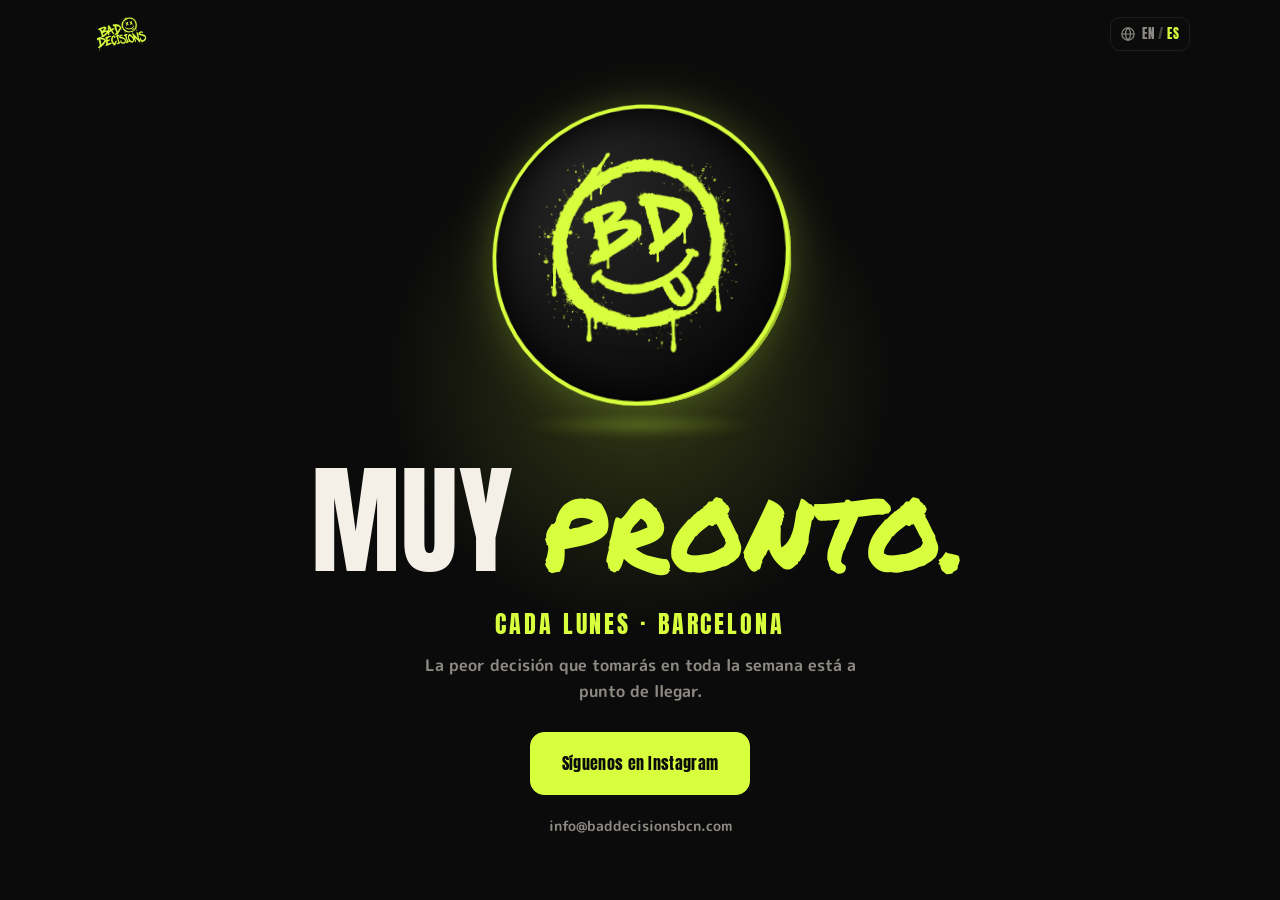
==== commit acc6b8f1: "Guide point 4: how to get to Sala Apolo, NitBus/taxi, Maps button Co-Authored-By: Claude Opus 5.5 <n" ====
--- a/public/es/index.html
+++ b/public/es/index.html
@@ -29,7 +29,7 @@
 <meta name="twitter:card" content="summary_large_image">
 <link rel="preload" href="../assets/fonts/anton-400.woff2" as="font" type="font/woff2" crossorigin>
 <link rel="preload" href="../assets/fonts/mplus-rounded-700.woff2" as="font" type="font/woff2" crossorigin>
-<link rel="stylesheet" href="../assets/site.css?v=f35dfada">
+<link rel="stylesheet" href="../assets/site.css?v=3c5f487a">
 <script type="application/ld+json">
 {
  "@context": "https://schema.org",
--- a/public/assets/site.css
+++ b/public/assets/site.css
@@ -234,6 +234,8 @@
 .prose ul{margin:12px 0 0 1.1em;display:grid;gap:8px}
 .prose strong{color:var(--cream);font-weight:800}
 .prose a{color:var(--acid)}
+.prose a.btn{color:var(--cream);text-decoration:none}
+.prose .prose-cta{margin-top:22px}
 .prose mark.todo{background:#d8ff3e22;color:var(--acid);border:1px dashed var(--acid);border-radius:6px;padding:0 .3em}
 .legal-prose h2{font-size:clamp(1.4rem,3vw,1.9rem);margin-top:40px}
 .legal-prose em{color:var(--mute);font-style:normal;font-size:.9rem}
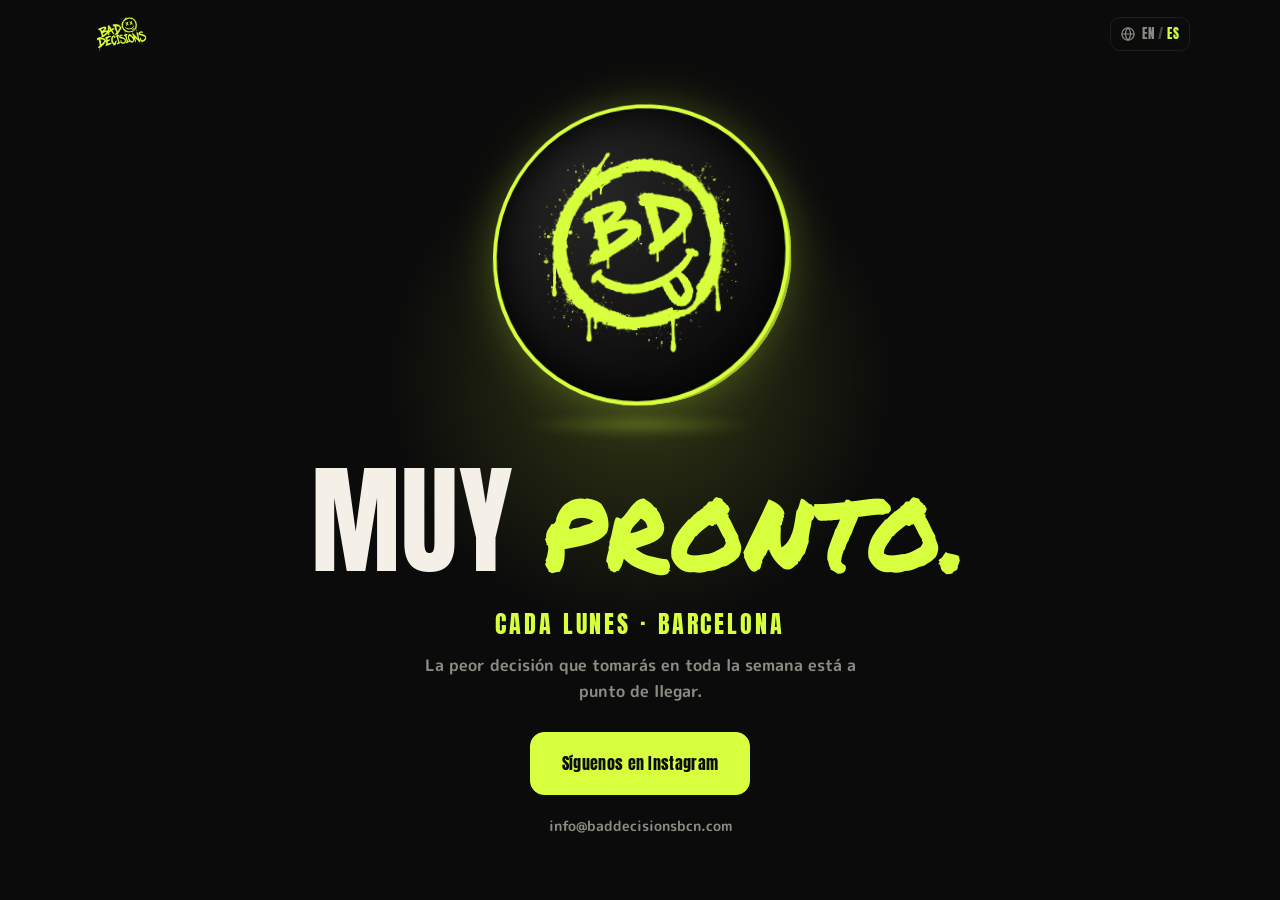
==== commit 139e14df: "Guide point 6 + FAQPage schema and visible updated date Co-Authored-By: Claude Opus 5.5 <noreply@ant" ====
--- a/public/es/index.html
+++ b/public/es/index.html
@@ -29,7 +29,7 @@
 <meta name="twitter:card" content="summary_large_image">
 <link rel="preload" href="../assets/fonts/anton-400.woff2" as="font" type="font/woff2" crossorigin>
 <link rel="preload" href="../assets/fonts/mplus-rounded-700.woff2" as="font" type="font/woff2" crossorigin>
-<link rel="stylesheet" href="../assets/site.css?v=3c5f487a">
+<link rel="stylesheet" href="../assets/site.css?v=72c294bd">
 <script type="application/ld+json">
 {
  "@context": "https://schema.org",
--- a/public/assets/site.css
+++ b/public/assets/site.css
@@ -236,6 +236,7 @@
 .prose a{color:var(--acid)}
 .prose a.btn{color:var(--cream);text-decoration:none}
 .prose .prose-cta{margin-top:22px}
+.prose .updated{margin-top:40px;color:var(--mute);font-size:.85rem}
 .prose mark.todo{background:#d8ff3e22;color:var(--acid);border:1px dashed var(--acid);border-radius:6px;padding:0 .3em}
 .legal-prose h2{font-size:clamp(1.4rem,3vw,1.9rem);margin-top:40px}
 .legal-prose em{color:var(--mute);font-style:normal;font-size:.9rem}
